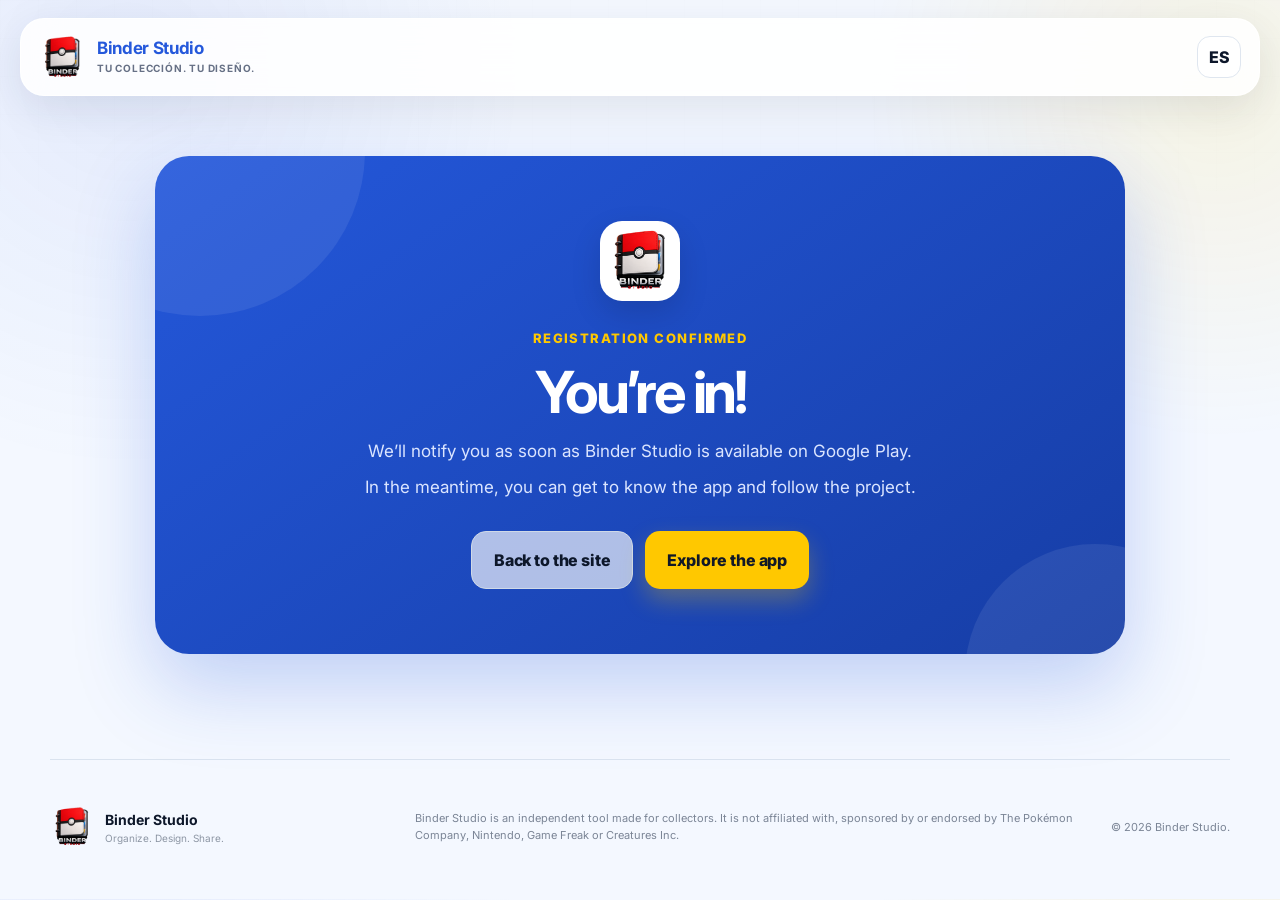
==== gracias.html @ 2cc2e5bc "fase 2: pagina de gracias ES/EN con identidad visual, zonas sociales y volver" ====
<!doctype html>
<html lang="es">
<head>
  <meta charset="utf-8" />
  <meta name="viewport" content="width=device-width, initial-scale=1" />
  <meta name="theme-color" content="#0d172a" />
  <meta name="description" content="¡Ya estás dentro! Te avisaremos en cuanto Binder Studio esté disponible en Google Play." />
  <meta name="robots" content="noindex, follow" />
  <meta property="og:title" content="Binder Studio — ¡Ya estás dentro!" />
  <meta property="og:description" content="Te avisaremos en cuanto Binder Studio esté disponible en Google Play." />
  <meta property="og:type" content="website" />
  <title>Binder Studio — ¡Ya estás dentro!</title>
  <link rel="icon" href="assets/logo.png" />
  <link rel="preconnect" href="https://fonts.googleapis.com">
  <link rel="preconnect" href="https://fonts.gstatic.com" crossorigin>
  <link href="https://fonts.googleapis.com/css2?family=Inter:wght@400;500;600;700;800;900&display=swap" rel="stylesheet">
  <link rel="stylesheet" href="styles.css" />
</head>
<body class="subpage">
  <div class="page-shell">
    <header class="site-header" id="top">
      <a class="brand" href="index.html" aria-label="Binder Studio, inicio">
        <img src="assets/logo.png" alt="Binder Studio" width="47" height="47" />
        <span class="brand-copy">
          <strong>Binder Studio</strong>
          <small>Tu colección. Tu diseño.</small>
        </span>
      </a>
      <div class="header-actions">
        <button class="lang-toggle" id="langToggle" type="button" aria-label="Cambiar idioma">EN</button>
      </div>
    </header>

    <main>
      <section class="waitlist section-pad">
        <div class="waitlist-card thanks-card">
          <div class="waitlist-logo"><img src="assets/logo.png" alt="" aria-hidden="true" width="68" height="68" /></div>
          <span class="section-kicker yellow" data-i18n="thanks_kicker">Registro confirmado</span>
          <h1 data-i18n="thanks_title">¡Ya estás dentro!</h1>
          <p data-i18n="thanks_text">Te avisaremos en cuanto Binder Studio esté disponible en Google Play.</p>
          <p data-i18n="thanks_text2">Mientras tanto puedes conocer mejor la aplicación y seguir el proyecto.</p>

          <div class="thanks-actions">
            <a class="button button-ghost button-large" href="index.html" data-i18n="thanks_back">Volver a la web</a>
            <a class="button button-primary button-large" href="index.html#how" data-i18n="thanks_know">Conocer la aplicación</a>
          </div>

          <!-- Fase 3: el botón de Google Play aparece aquí cuando
               SHOW_PLAY_STORE_CTA = true y existe PLAY_STORE_URL en config.js -->
          <div class="play-cta-slot" data-play-cta-slot="thanks"></div>

          <p class="thanks-follow" id="thanksFollow" hidden data-i18n="thanks_follow">Sigue el proyecto aquí:</p>
          <div class="social-row" id="socialRow">
            <a class="social-btn" data-social="tiktok" href="#" target="_blank" rel="noopener" hidden>TikTok</a>
            <a class="social-btn" data-social="instagram" href="#" target="_blank" rel="noopener" hidden>Instagram</a>
            <a class="social-btn" data-social="youtube" href="#" target="_blank" rel="noopener" hidden>YouTube</a>
          </div>
        </div>
      </section>
    </main>

    <footer class="site-footer">
      <div class="footer-brand">
        <img src="assets/logo.png" alt="Binder Studio" width="44" height="44" />
        <div><strong>Binder Studio</strong><span data-i18n="footer_tagline">Organiza. Diseña. Comparte.</span></div>
      </div>
      <p><span data-i18n="footer_disclaimer">Binder Studio es una herramienta independiente creada para coleccionistas. No está afiliada, patrocinada ni respaldada por The Pokémon Company, Nintendo, Game Freak o Creatures Inc.</span></p>
      <p class="footer-copy">© 2026 Binder Studio.</p>
    </footer>
  </div>

  <script src="config.js" defer></script>
  <script src="thanks.js" defer></script>
</body>
</html>
---- styles.css ----
:root {
  --navy: #0d172a;
  --navy-2: #101f39;
  --blue: #2458db;
  --blue-2: #1b49c2;
  --yellow: #ffc800;
  --yellow-soft: #fff0a8;
  --offwhite: #f4f8ff;
  --surface: #ffffff;
  --ink: #15191f;
  --muted: #667085;
  --line: #dfe6ef;
  --shadow: 0 22px 70px rgba(13, 23, 42, .14);
  --radius-xl: 34px;
  --radius-lg: 24px;
  --max: 1180px;
}

* { box-sizing: border-box; }
html { scroll-behavior: smooth; }
body {
  margin: 0;
  font-family: "Inter", system-ui, -apple-system, BlinkMacSystemFont, "Segoe UI", sans-serif;
  color: var(--ink);
  background:
    radial-gradient(circle at 10% 8%, rgba(36,88,219,.08), transparent 28%),
    radial-gradient(circle at 95% 10%, rgba(255,200,0,.10), transparent 24%),
    var(--offwhite);
  line-height: 1.55;
}
body::before {
  content: "";
  position: fixed;
  inset: 0;
  pointer-events: none;
  opacity: .22;
  background-image: linear-gradient(rgba(13,23,42,.03) 1px, transparent 1px), linear-gradient(90deg, rgba(13,23,42,.03) 1px, transparent 1px);
  background-size: 38px 38px;
  mask-image: linear-gradient(to bottom, #000, transparent 48%);
}
img { max-width: 100%; display: block; }
a { color: inherit; text-decoration: none; }
button, input { font: inherit; }
button { cursor: pointer; }
.page-shell { overflow: hidden; position: relative; }
.section-pad { padding: 105px max(24px, calc((100vw - var(--max)) / 2)); }

.site-header {
  width: min(calc(100% - 40px), 1240px);
  margin: 18px auto 0;
  min-height: 78px;
  display: flex;
  align-items: center;
  gap: 30px;
  padding: 12px 18px;
  position: sticky;
  top: 14px;
  z-index: 30;
  background: rgba(255,255,255,.88);
  backdrop-filter: blur(18px);
  border: 1px solid rgba(255,255,255,.8);
  border-radius: 24px;
  box-shadow: 0 12px 42px rgba(25,40,66,.10);
}
.brand { display: flex; align-items: center; gap: 11px; min-width: 205px; }
.brand img { width: 47px; height: 47px; object-fit: contain; }
.brand-copy { display: flex; flex-direction: column; line-height: 1.05; }
.brand-copy strong { color: var(--blue); font-size: 17px; letter-spacing: -.02em; }
.brand-copy small { margin-top: 5px; color: var(--muted); font-size: 10px; font-weight: 700; text-transform: uppercase; letter-spacing: .08em; }
.desktop-nav { margin: 0 auto; display: flex; align-items: center; gap: 28px; font-size: 13px; font-weight: 700; color: #46526a; }
.desktop-nav a { transition: color .2s ease; }
.desktop-nav a:hover { color: var(--blue); }
.header-actions { display: flex; gap: 9px; align-items: center; }
.lang-toggle {
  height: 42px; min-width: 44px; border: 1px solid var(--line); border-radius: 13px; background: #fff; font-weight: 800; color: var(--navy);
}

.button {
  border: 0;
  border-radius: 15px;
  display: inline-flex;
  align-items: center;
  justify-content: center;
  font-weight: 800;
  letter-spacing: -.01em;
  transition: transform .2s ease, box-shadow .2s ease, background .2s ease;
}
.button:hover { transform: translateY(-2px); }
.button-primary { background: var(--yellow); color: #111827; box-shadow: 0 11px 24px rgba(255,200,0,.28); }
.button-primary:hover { background: #ffd221; box-shadow: 0 14px 30px rgba(255,200,0,.35); }
.button-small { padding: 12px 17px; font-size: 12px; }
.button-large { min-height: 57px; padding: 16px 22px; }
.button-ghost { border: 1px solid #cfd9e7; color: var(--navy); background: rgba(255,255,255,.65); }

.hero {
  min-height: 730px;
  display: grid;
  grid-template-columns: 1.02fr .98fr;
  align-items: center;
  gap: 64px;
  padding-top: 95px;
}
.hero-copy { position: relative; z-index: 2; }
.eyebrow, .section-kicker {
  display: inline-flex; align-items: center; gap: 9px; color: var(--blue); font-weight: 800; font-size: 13px; text-transform: uppercase; letter-spacing: .11em;
}
.pulse-dot { width: 9px; height: 9px; border-radius: 99px; background: var(--yellow); box-shadow: 0 0 0 7px rgba(255,200,0,.16); }
.hero h1 { margin: 20px 0 22px; max-width: 680px; font-size: clamp(48px, 6.4vw, 84px); line-height: .98; letter-spacing: -.065em; color: var(--navy); }
.hero h1 span { color: var(--blue); position: relative; white-space: nowrap; }
.hero h1 span::after { content:""; position:absolute; height: 8px; background: var(--yellow); left: 0; right: 0; bottom: -3px; border-radius: 99px; transform: rotate(-1deg); z-index: -1; opacity: .9; }
.hero-lead { font-size: 19px; max-width: 660px; color: #5c667a; margin: 0 0 25px; }
.hero-points { display: flex; flex-wrap: wrap; gap: 10px 18px; margin-bottom: 30px; font-size: 13px; font-weight: 700; color: #3d4a60; }
.hero-points span { display: flex; align-items: center; gap: 5px; }
.hero-points b { color: var(--blue); }
.hero-actions { display: flex; flex-wrap: wrap; gap: 12px; }
.microcopy { margin: 14px 0 0; color: #8992a3; font-size: 12px; }

.hero-visual { min-height: 590px; display: grid; place-items: center; position: relative; }
.hero-card {
  width: min(420px, 80vw);
  position: relative;
  z-index: 2;
  padding: 13px;
  border-radius: 30px;
  background: #fff;
  box-shadow: 0 40px 90px rgba(13,23,42,.22), 0 0 0 1px rgba(255,255,255,.8);
  transform: rotate(2.2deg);
}
.hero-card::before { content:""; position:absolute; inset:-7px; border-radius:36px; border: 2px solid var(--yellow); z-index:-1; transform: rotate(-1.4deg); }
.hero-card img { width: 100%; border-radius: 21px; }
.hero-card-topline { display: flex; justify-content: space-between; align-items: center; padding: 7px 8px 13px; color: var(--navy); font-size: 12px; font-weight: 800; text-transform: uppercase; letter-spacing: .06em; }
.tiny-pill { background: var(--navy); color: #fff; border-radius: 99px; padding: 5px 9px; }
.glow { position: absolute; border-radius: 50%; filter: blur(8px); opacity: .6; }
.glow-yellow { width: 300px; height: 300px; background: rgba(255,200,0,.36); top: 100px; right: 30px; }
.glow-blue { width: 330px; height: 330px; background: rgba(36,88,219,.22); bottom: 35px; left: 20px; }
.floating-note {
  position: absolute; z-index: 3; background: rgba(13,23,42,.94); color: #fff; padding: 12px 15px; border-radius: 17px; box-shadow: 0 16px 30px rgba(13,23,42,.2); display:flex; flex-direction:column; min-width: 112px;
}
.floating-note strong { color: var(--yellow); font-size: 20px; line-height: 1; }
.floating-note span { margin-top: 4px; color: #dbe4f4; font-size: 10px; font-weight: 700; }
.note-a { left: 0; top: 180px; transform: rotate(-4deg); }
.note-b { right: 0; bottom: 115px; transform: rotate(4deg); }

.proof-strip {
  width: min(calc(100% - 48px), var(--max));
  margin: 0 auto;
  display: grid; grid-template-columns: repeat(4, 1fr);
  background: var(--navy);
  color: white;
  border-radius: 24px;
  overflow: hidden;
  box-shadow: var(--shadow);
}
.proof-strip div { min-height: 112px; display:flex; flex-direction:column; justify-content:center; padding: 20px 28px; border-right:1px solid rgba(255,255,255,.10); }
.proof-strip div:last-child { border-right: 0; }
.proof-strip strong { color: var(--yellow); font-size: 21px; letter-spacing: -.03em; }
.proof-strip span { color: #d5dceb; font-size: 12px; font-weight: 600; }

.section-heading { max-width: 760px; margin-bottom: 50px; }
.section-heading.centered { text-align:center; margin-left:auto; margin-right:auto; }
.section-heading h2, .demo-copy h2, .search-copy h2, .free-copy h2, .waitlist-card h2 { margin: 13px 0 16px; color: var(--navy); font-size: clamp(34px, 4.8vw, 58px); letter-spacing: -.055em; line-height: 1.02; }
.section-heading p, .search-copy p, .demo-copy > p, .free-copy > p, .waitlist-card > p { color:#667085; font-size:17px; margin:0; }
.feature-grid { display:grid; grid-template-columns: repeat(3, 1fr); gap: 20px; }
.feature-card {
  position:relative; padding: 32px 30px 30px; background: rgba(255,255,255,.88); border: 1px solid #e0e8f2; border-radius: var(--radius-lg); box-shadow: 0 15px 40px rgba(27,43,75,.07); overflow:hidden;
}
.feature-card.featured { background: var(--navy); border-color: var(--navy); color:#fff; transform: translateY(-14px); }
.feature-card.featured p, .feature-card.featured li { color:#cbd5e5; }
.feature-card.featured h3 { color:#fff; }
.feature-number { position:absolute; top:14px; right:20px; color:#e7ecf3; font-size:42px; font-weight:900; letter-spacing:-.08em; }
.featured .feature-number { color: rgba(255,255,255,.08); }
.feature-icon { width:52px; height:52px; display:grid; place-items:center; border-radius:16px; margin-bottom:22px; background:#edf3ff; color:var(--blue); font-size:22px; font-weight:900; }
.featured .feature-icon { background: var(--yellow); color:var(--navy); }
.feature-card h3 { margin:0 0 12px; color:var(--navy); font-size:23px; letter-spacing:-.035em; }
.feature-card p { margin:0 0 21px; color:#6a7486; font-size:14px; }
.feature-card ul { list-style:none; padding:0; margin:0; display:grid; gap:9px; }
.feature-card li { color:#4f5d73; font-size:13px; font-weight:700; }
.feature-card li::before { content:"✓"; color:var(--blue); margin-right:8px; }
.featured li::before { color:var(--yellow); }

.navy-section { background: var(--navy); color:#fff; display:grid; grid-template-columns: 1fr 1fr; align-items:center; gap:80px; position:relative; }
.navy-section::after { content:""; position:absolute; inset:0; background: radial-gradient(circle at 20% 50%, rgba(36,88,219,.24), transparent 29%), radial-gradient(circle at 83% 20%, rgba(255,200,0,.08), transparent 24%); pointer-events:none; }
.demo-media, .demo-copy { position:relative; z-index:2; }
.demo-media { min-height:650px; }
.phone-frame { background:#fff; padding:9px; border-radius:31px; box-shadow: 0 38px 80px rgba(0,0,0,.34); overflow:hidden; }
.phone-frame img { border-radius:23px; width:100%; }
.phone-a { width:310px; position:absolute; left:3%; top:0; transform:rotate(-4deg); }
.demo-art-card { width:325px; background:white; padding:10px; border-radius:25px; position:absolute; right:0; bottom:30px; transform:rotate(4deg); box-shadow:0 34px 74px rgba(0,0,0,.38); }
.demo-art-card img { border-radius:17px; }
.section-kicker.yellow { color:var(--yellow); }
.demo-copy h2 { color:white; }
.demo-copy > p { color:#bcc7d9; }
.step-list { display:grid; gap:10px; margin-top:28px; }
.step-list div { display:flex; align-items:center; gap:13px; padding:12px 15px; border:1px solid rgba(255,255,255,.10); background:rgba(255,255,255,.045); border-radius:15px; }
.step-list span { width:32px; height:32px; display:grid; place-items:center; border-radius:10px; background:var(--yellow); color:var(--navy); font-weight:900; }
.step-list p { margin:0; color:#e8edf7; font-size:14px; font-weight:700; }

.search-demo { display:grid; grid-template-columns: .95fr 1.05fr; align-items:center; gap:80px; }
.search-copy { max-width:560px; }
.tag-cloud { display:flex; flex-wrap:wrap; gap:9px; margin-top:27px; }
.tag-cloud span { padding:9px 12px; border-radius:99px; background:#fff; border:1px solid #dce5f0; color:#46546b; font-size:12px; font-weight:700; box-shadow:0 6px 20px rgba(24,38,67,.05); }
.search-media { min-height:590px; display:grid; place-items:center; position:relative; }
.search-media::before { content:""; position:absolute; width:420px; height:420px; border-radius:50%; background:rgba(255,200,0,.16); }
.phone-search { width:320px; position:relative; z-index:1; transform:rotate(3deg); box-shadow:0 38px 80px rgba(30,57,95,.22); }

.video-section { padding-top:35px; }
.video-shell { width:min(820px, 100%); margin:0 auto; border-radius:30px; background:var(--navy); padding:13px; box-shadow:var(--shadow); }
.video-shell video { width:100%; max-height:520px; display:block; border-radius:21px; background:#000; }

.free-section { padding-top:60px; }
.free-card { background:var(--navy); border-radius:var(--radius-xl); padding:62px; display:grid; grid-template-columns:220px 1fr; gap:60px; align-items:center; color:#fff; box-shadow:var(--shadow); position:relative; overflow:hidden; }
.free-card::before { content:""; position:absolute; width:400px; height:400px; right:-80px; top:-140px; border-radius:50%; background:rgba(36,88,219,.22); }
.free-badge { width:200px; height:200px; border-radius:50%; display:grid; place-items:center; background:var(--yellow); color:var(--navy); font-size:58px; font-weight:900; letter-spacing:-.07em; box-shadow:0 0 0 16px rgba(255,200,0,.08); position:relative; z-index:2; }
.free-copy { position:relative; z-index:2; }
.free-copy h2 { color:#fff; }
.free-copy > p { color:#c1ccdd; max-width:720px; }
.free-comparison { display:flex; align-items:center; gap:24px; margin-top:28px; }
.free-comparison div:not(.divider) { display:flex; flex-direction:column; gap:2px; }
.free-comparison strong { color:var(--yellow); font-size:15px; }
.free-comparison span { color:#e3e9f2; font-size:12px; }
.free-comparison .divider { color:#68778f; font-size:27px; font-weight:300; }

.waitlist { padding-top:60px; }
.waitlist-card { max-width:970px; margin:0 auto; text-align:center; border-radius:var(--radius-xl); background:linear-gradient(145deg, var(--blue), #163da5); color:#fff; padding:65px 70px; position:relative; overflow:hidden; box-shadow:0 32px 80px rgba(36,88,219,.25); }
.waitlist-card::before, .waitlist-card::after { content:""; position:absolute; border-radius:50%; background:rgba(255,255,255,.08); }
.waitlist-card::before { width:330px; height:330px; left:-120px; top:-170px; }
.waitlist-card::after { width:260px; height:260px; right:-100px; bottom:-150px; }
.waitlist-logo { width:80px; height:80px; border-radius:22px; background:#fff; display:grid; place-items:center; margin:0 auto 24px; box-shadow:0 12px 30px rgba(0,0,0,.13); position:relative; z-index:2; }
.waitlist-logo img { width:68px; height:68px; object-fit:contain; }
.waitlist-card .section-kicker, .waitlist-card h2, .waitlist-card > p, .signup-form, .privacy-note, .form-status { position:relative; z-index:2; }
.waitlist-card h2 { color:#fff; max-width:760px; margin-left:auto; margin-right:auto; }
.waitlist-card > p { color:#dbe5ff; max-width:640px; margin-left:auto; margin-right:auto; }
.signup-form { max-width:650px; display:grid; grid-template-columns:1fr auto; gap:9px; margin:28px auto 0; background:#fff; padding:7px; border-radius:18px; box-shadow:0 18px 45px rgba(5,20,67,.25); }
.signup-form input { border:0; outline:0; padding:13px 15px; min-width:0; color:var(--ink); background:transparent; }
.signup-form .button { padding:14px 19px; }
.form-status { min-height:20px; margin:12px auto 0; color:#fff6c7; font-size:13px; font-weight:700; }
.privacy-note { margin:2px auto 0; color:#aebfe8; font-size:11px; }

.site-footer { width:min(calc(100% - 48px), var(--max)); margin:0 auto; padding:45px 0 50px; border-top:1px solid #dae3ef; display:grid; grid-template-columns:1fr 2fr auto; gap:35px; align-items:center; color:#7b8596; font-size:11px; }
.footer-brand { display:flex; align-items:center; gap:11px; }
.footer-brand img { width:44px; height:44px; object-fit:contain; }
.footer-brand div { display:flex; flex-direction:column; }
.footer-brand strong { color:var(--navy); font-size:14px; }
.footer-brand span { color:#8d96a4; font-size:10px; }
.site-footer p { margin:0; }
.footer-copy { white-space:nowrap; }

.sr-only { position:absolute !important; width:1px; height:1px; padding:0; margin:-1px; overflow:hidden; clip:rect(0,0,0,0); white-space:nowrap; border:0; }

/* ============================================================
   Añadidos de producción (v1.2) — no modifican los estilos aprobados
   ============================================================ */

/* Fase 1 — consentimiento dentro del formulario */
.consent-row {
  grid-column: 1 / -1;
  display: flex;
  align-items: flex-start;
  gap: 9px;
  text-align: left;
  padding: 2px 6px 0;
}
.consent-row input[type="checkbox"] {
  width: 16px;
  height: 16px;
  margin: 2px 0 0;
  accent-color: var(--yellow);
  flex: none;
  cursor: pointer;
}
.consent-row label {
  color: var(--muted);
  font-size: 11.5px;
  line-height: 1.45;
  cursor: pointer;
}

/* Fase 2 — página de gracias (reutiliza .waitlist-card y .site-header aprobados) */
body.subpage .header-actions { margin-left: auto; }
body.subpage [hidden] { display: none !important; }
.waitlist-card h1 {
  margin: 13px 0 16px; color: #fff; max-width: 760px; margin-left: auto; margin-right: auto;
  font-size: clamp(34px, 4.8vw, 58px); letter-spacing: -.055em; line-height: 1.02;
}
.thanks-card p + p { margin-top: 10px; }
.thanks-actions { display: flex; flex-wrap: wrap; gap: 12px; justify-content: center; margin-top: 30px; }
.waitlist-card .thanks-follow {
  margin: 30px auto 0; color: #aebfe8; font-size: 11px; font-weight: 800;
  text-transform: uppercase; letter-spacing: .09em;
}
.social-row { display: flex; flex-wrap: wrap; gap: 10px; justify-content: center; margin-top: 14px; }
.social-btn {
  padding: 12px 20px; border-radius: 14px; border: 1px solid rgba(255,255,255,.4);
  background: rgba(255,255,255,.06); color: #fff; font-size: 13px; font-weight: 800;
  transition: transform .2s ease, background .2s ease;
}
.social-btn:hover { transform: translateY(-2px); background: rgba(255,255,255,.14); }

@media (max-width: 680px) {
  .thanks-actions { flex-direction: column; }
  .thanks-actions .button { width: 100%; }
}

/* Fase 6 — enlace discreto a Privacidad junto al formulario y en el footer */
.privacy-note a {
  color: #dbe5ff;
  text-decoration: underline;
  text-underline-offset: 2px;
}
.privacy-note a:hover { color: #fff; }
.footer-disclaimer a { color: #9fb0c9; text-decoration: underline; text-underline-offset: 2px; }
.footer-disclaimer a:hover { color: #dbe5ff; }

@media (max-width: 680px) {
  .consent-row { padding: 0 2px; }
}
.reveal { opacity:0; transform:translateY(20px); transition: opacity .65s ease, transform .65s ease; }
.reveal.visible { opacity:1; transform:none; }
.delay-1 { transition-delay:.10s; }
.delay-2 { transition-delay:.18s; }

@media (max-width: 1050px) {
  .desktop-nav { display:none; }
  .site-header { justify-content:space-between; }
  .hero { grid-template-columns:1fr; text-align:center; gap:20px; padding-top:70px; }
  .hero-copy { max-width:780px; margin:0 auto; }
  .hero h1, .hero-lead { margin-left:auto; margin-right:auto; }
  .hero-points, .hero-actions { justify-content:center; }
  .hero-visual { min-height:560px; }
  .proof-strip { grid-template-columns:repeat(2,1fr); }
  .proof-strip div:nth-child(2) { border-right:0; }
  .proof-strip div:nth-child(-n+2) { border-bottom:1px solid rgba(255,255,255,.10); }
  .feature-grid { grid-template-columns:1fr; max-width:720px; margin:0 auto; }
  .feature-card.featured { transform:none; }
  .navy-section, .search-demo { grid-template-columns:1fr; }
  .demo-copy { max-width:700px; }
  .search-copy { max-width:720px; }
  .search-demo { gap:25px; }
  .site-footer { grid-template-columns:1fr; text-align:center; }
  .footer-brand { justify-content:center; }
}

@media (max-width: 680px) {
  .section-pad { padding:78px 18px; }
  .site-header { width:calc(100% - 20px); margin-top:10px; top:8px; min-height:64px; padding:8px 10px; border-radius:18px; }
  .brand { min-width:0; }
  .brand img { width:40px; height:40px; }
  .brand-copy strong { font-size:15px; }
  .brand-copy small { display:none; }
  .header-actions .button { display:none; }
  .lang-toggle { height:40px; }
  .hero { min-height:auto; padding-top:64px; }
  .hero h1 { font-size:clamp(45px, 15vw, 64px); }
  .hero-lead { font-size:16px; }
  .hero-points { display:grid; gap:8px; justify-content:start; width:max-content; max-width:100%; margin-left:auto; margin-right:auto; text-align:left; }
  .hero-actions { display:grid; }
  .hero-actions .button { width:100%; }
  .hero-visual { min-height:490px; }
  .hero-card { width:min(350px, 86vw); }
  .floating-note { padding:10px 12px; }
  .note-a { left:3px; top:120px; }
  .note-b { right:0; bottom:45px; }
  .proof-strip { width:calc(100% - 28px); grid-template-columns:1fr 1fr; }
  .proof-strip div { min-height:94px; padding:16px; }
  .proof-strip strong { font-size:16px; }
  .proof-strip span { font-size:10px; }
  .section-heading h2, .demo-copy h2, .search-copy h2, .free-copy h2, .waitlist-card h2 { font-size:38px; }
  .feature-card { padding:27px 23px; }
  .navy-section { gap:38px; }
  .demo-media { min-height:500px; }
  .phone-a { width:235px; left:0; }
  .demo-art-card { width:230px; right:0; bottom:10px; }
  .search-media { min-height:520px; }
  .phone-search { width:265px; }
  .free-card { padding:44px 24px; grid-template-columns:1fr; gap:28px; text-align:center; }
  .free-badge { width:150px; height:150px; font-size:45px; margin:0 auto; }
  .free-comparison { justify-content:center; flex-wrap:wrap; }
  .waitlist-card { padding:48px 20px; }
  .signup-form { grid-template-columns:1fr; background:transparent; box-shadow:none; padding:0; gap:10px; }
  .signup-form input { min-height:54px; border-radius:14px; background:#fff; padding:14px 15px; }
  .signup-form .button { min-height:54px; }
  .site-footer { width:calc(100% - 36px); padding-bottom:35px; }
}
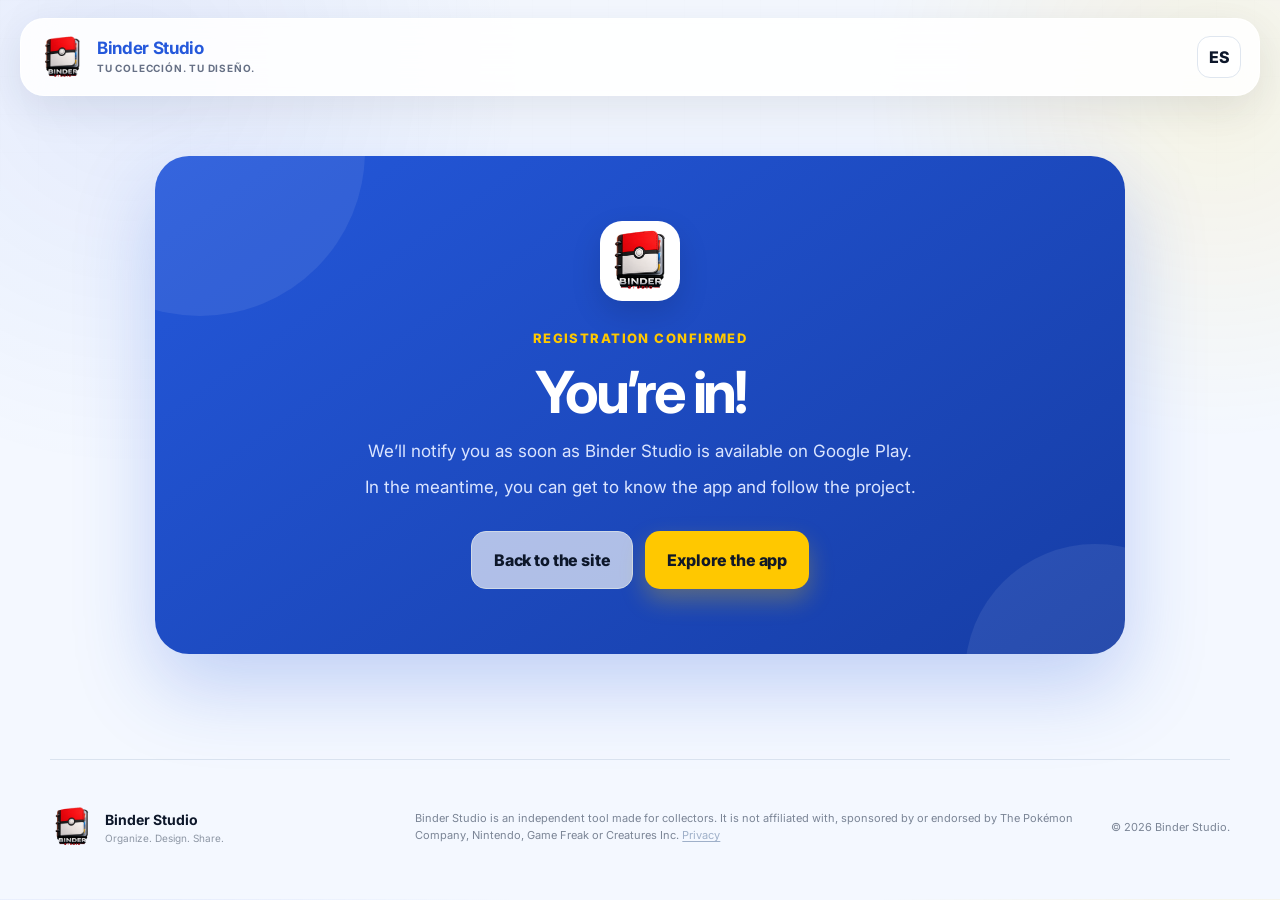
==== commit eaa05cb9: "fase 6: politica de privacidad ES/EN y enlaces discretos en formulario y footer" ====
--- a/gracias.html
+++ b/gracias.html
@@ -64,7 +64,7 @@
         <img src="assets/logo.png" alt="Binder Studio" width="44" height="44" />
         <div><strong>Binder Studio</strong><span data-i18n="footer_tagline">Organiza. Diseña. Comparte.</span></div>
       </div>
-      <p><span data-i18n="footer_disclaimer">Binder Studio es una herramienta independiente creada para coleccionistas. No está afiliada, patrocinada ni respaldada por The Pokémon Company, Nintendo, Game Freak o Creatures Inc.</span></p>
+      <p class="footer-disclaimer"><span data-i18n="footer_disclaimer">Binder Studio es una herramienta independiente creada para coleccionistas. No está afiliada, patrocinada ni respaldada por The Pokémon Company, Nintendo, Game Freak o Creatures Inc.</span> <a href="privacidad.html" data-i18n="privacy_link">Privacidad</a></p>
       <p class="footer-copy">© 2026 Binder Studio.</p>
     </footer>
   </div>
--- a/styles.css
+++ b/styles.css
@@ -301,7 +301,16 @@
   .thanks-actions .button { width: 100%; }
 }
 
+/* Fase 3 — huecos del botón de Google Play: el botón inyectado se comporta
+   como hijo directo del contenedor flex/grid donde se ancle el hueco */
+.play-cta-slot { display: contents; }
+
 /* Fase 6 — enlace discreto a Privacidad junto al formulario y en el footer */
+.consent-row label { flex: 1; }
+.consent-row .consent-link {
+  color: var(--blue); font-size: 11.5px; font-weight: 800;
+  text-decoration: underline; text-underline-offset: 2px; white-space: nowrap;
+}
 .privacy-note a {
   color: #dbe5ff;
   text-decoration: underline;
@@ -310,6 +319,30 @@
 .privacy-note a:hover { color: #fff; }
 .footer-disclaimer a { color: #9fb0c9; text-decoration: underline; text-underline-offset: 2px; }
 .footer-disclaimer a:hover { color: #dbe5ff; }
+
+/* Fase 6 — página de privacidad (misma identidad visual) */
+.legal { padding-top: 60px; padding-bottom: 40px; }
+.legal-card {
+  max-width: 860px; margin: 0 auto; background: var(--surface);
+  border: 1px solid #e0e8f2; border-radius: var(--radius-xl); padding: 56px;
+  box-shadow: var(--shadow);
+}
+.legal-card h1 {
+  margin: 10px 0 6px; color: var(--navy);
+  font-size: clamp(30px, 4vw, 44px); letter-spacing: -.05em; line-height: 1.05;
+}
+.legal-card .legal-updated { color: var(--muted); font-size: 12px; margin-bottom: 10px; }
+.legal-card h2 { margin: 30px 0 8px; color: var(--navy); font-size: 19px; letter-spacing: -.02em; }
+.legal-card p { margin: 0 0 10px; color: #5c667a; font-size: 15px; }
+.pending-email {
+  display: inline-block; background: var(--yellow-soft); color: #6b5900;
+  border-radius: 8px; padding: 1px 8px; font-weight: 700; font-size: 13px;
+}
+
+@media (max-width: 680px) {
+  .legal-card { padding: 34px 20px; }
+  .consent-row { flex-wrap: wrap; }
+}
 
 @media (max-width: 680px) {
   .consent-row { padding: 0 2px; }
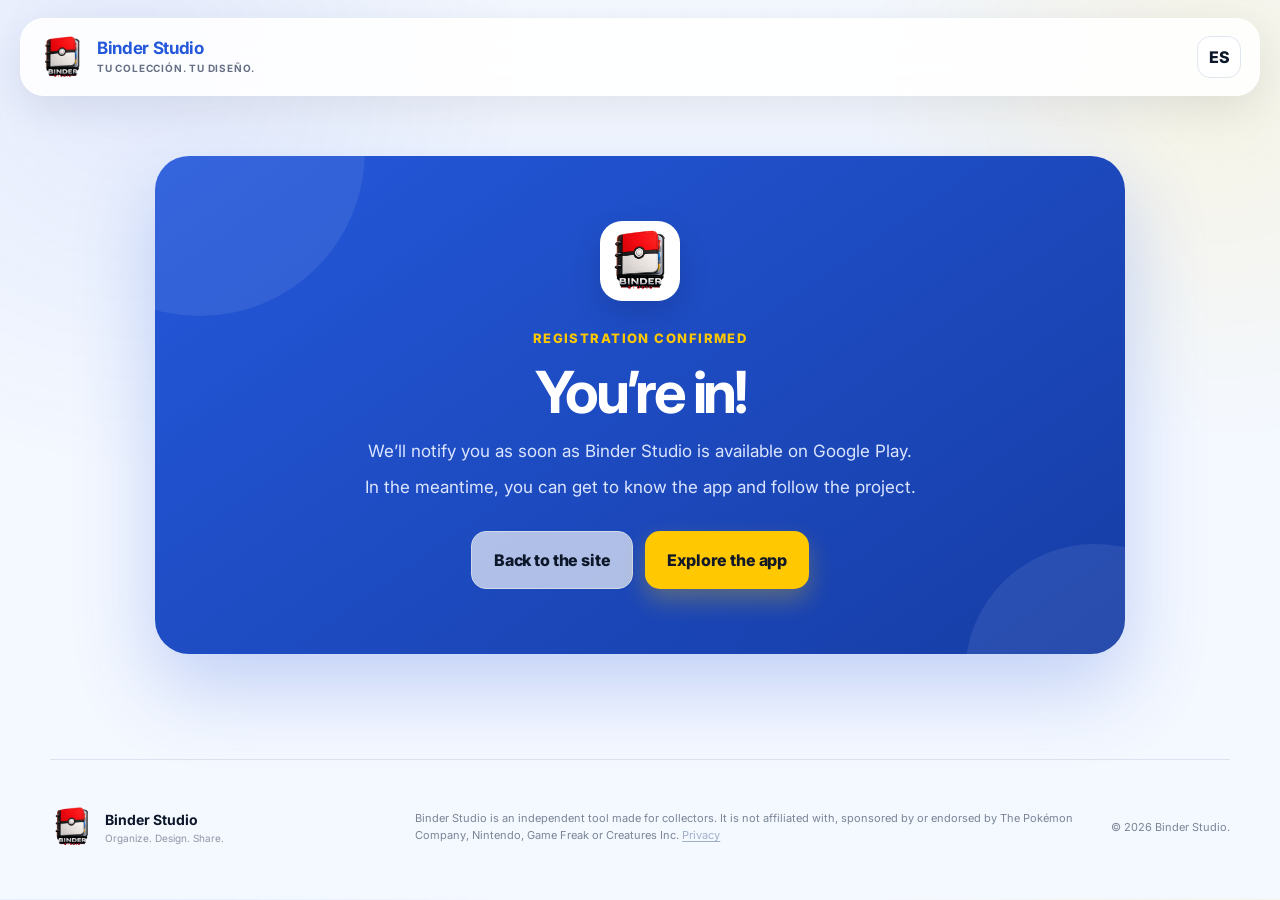
==== commit 319dcd13: "fase 8: rendimiento (video 79% menor, logo 256, WebP con fallback, preload LCP, dimensiones anti-CLS" ====
--- a/gracias.html
+++ b/gracias.html
@@ -10,7 +10,7 @@
   <meta property="og:description" content="Te avisaremos en cuanto Binder Studio esté disponible en Google Play." />
   <meta property="og:type" content="website" />
   <title>Binder Studio — ¡Ya estás dentro!</title>
-  <link rel="icon" href="assets/logo.png" />
+  <link rel="icon" href="assets/logo-256.png" />
   <link rel="preconnect" href="https://fonts.googleapis.com">
   <link rel="preconnect" href="https://fonts.gstatic.com" crossorigin>
   <link href="https://fonts.googleapis.com/css2?family=Inter:wght@400;500;600;700;800;900&display=swap" rel="stylesheet">
@@ -20,7 +20,7 @@
   <div class="page-shell">
     <header class="site-header" id="top">
       <a class="brand" href="index.html" aria-label="Binder Studio, inicio">
-        <img src="assets/logo.png" alt="Binder Studio" width="47" height="47" />
+        <img src="assets/logo-256.png" alt="Binder Studio" width="47" height="47" />
         <span class="brand-copy">
           <strong>Binder Studio</strong>
           <small>Tu colección. Tu diseño.</small>
@@ -34,7 +34,7 @@
     <main>
       <section class="waitlist section-pad">
         <div class="waitlist-card thanks-card">
-          <div class="waitlist-logo"><img src="assets/logo.png" alt="" aria-hidden="true" width="68" height="68" /></div>
+          <div class="waitlist-logo"><img src="assets/logo-256.png" alt="" aria-hidden="true" width="68" height="68" /></div>
           <span class="section-kicker yellow" data-i18n="thanks_kicker">Registro confirmado</span>
           <h1 data-i18n="thanks_title">¡Ya estás dentro!</h1>
           <p data-i18n="thanks_text">Te avisaremos en cuanto Binder Studio esté disponible en Google Play.</p>
@@ -61,7 +61,7 @@
 
     <footer class="site-footer">
       <div class="footer-brand">
-        <img src="assets/logo.png" alt="Binder Studio" width="44" height="44" />
+        <img src="assets/logo-256.png" alt="Binder Studio" width="44" height="44" />
         <div><strong>Binder Studio</strong><span data-i18n="footer_tagline">Organiza. Diseña. Comparte.</span></div>
       </div>
       <p class="footer-disclaimer"><span data-i18n="footer_disclaimer">Binder Studio es una herramienta independiente creada para coleccionistas. No está afiliada, patrocinada ni respaldada por The Pokémon Company, Nintendo, Game Freak o Creatures Inc.</span> <a href="privacidad.html" data-i18n="privacy_link">Privacidad</a></p>
